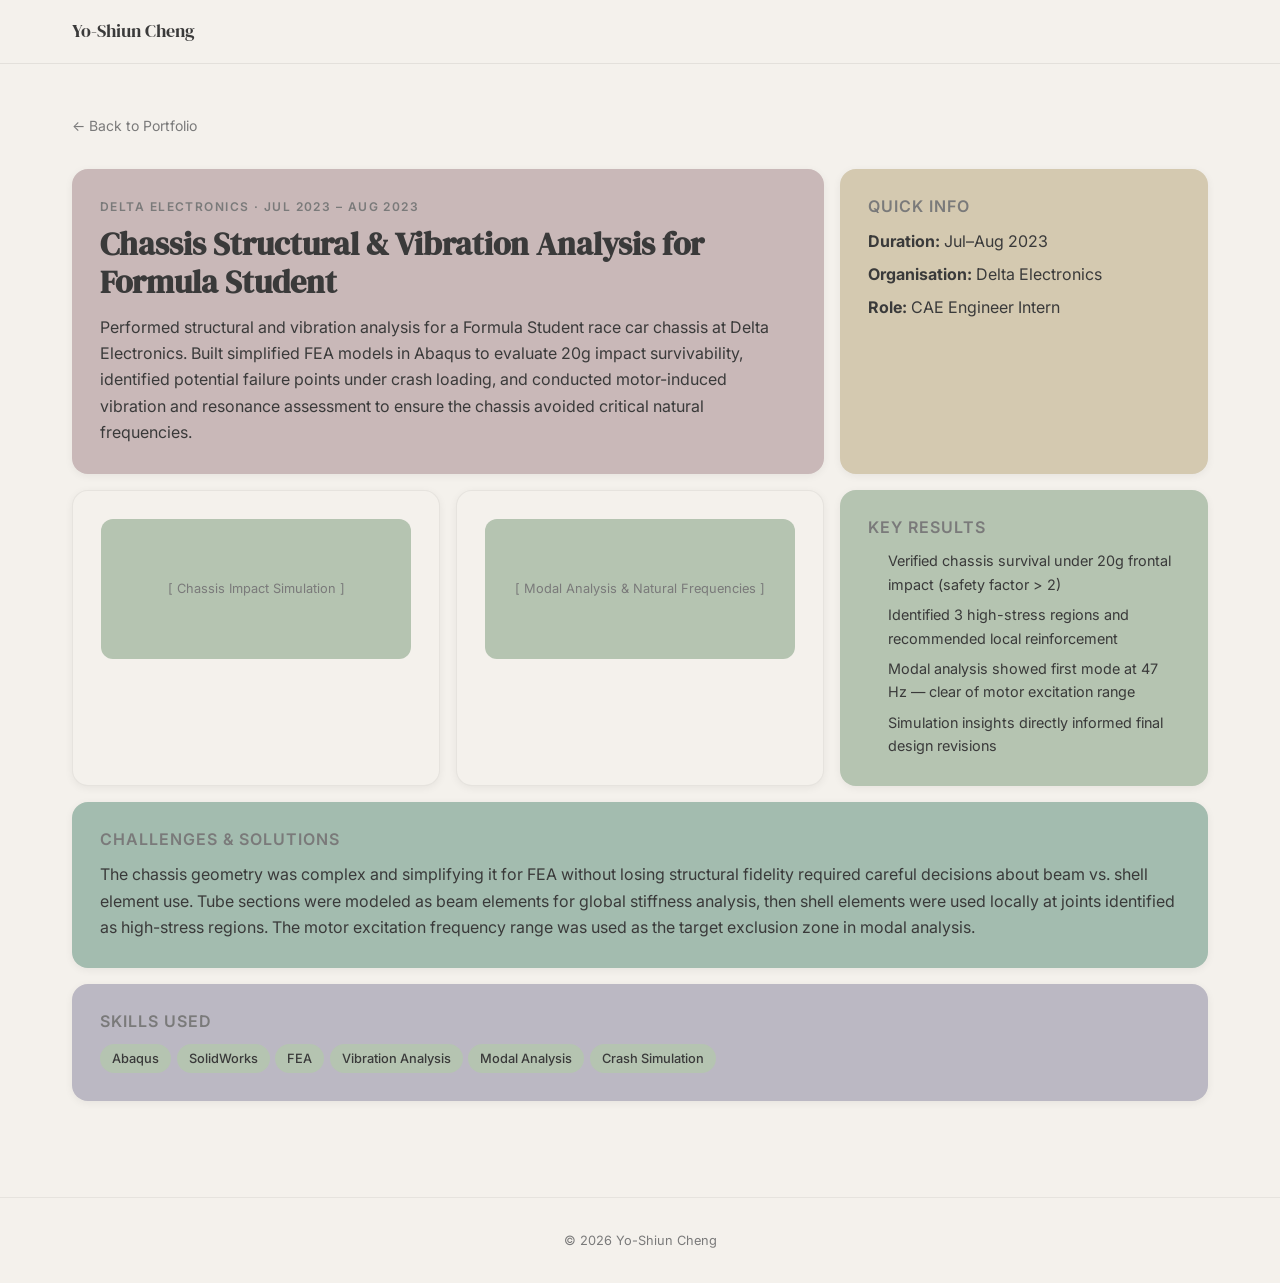
==== projects/chassis-analysis.html @ d87bd071 "feat: Yo-Shiun Cheng portfolio website" ====
<!DOCTYPE html>
<html lang="en">
<head>
  <meta charset="UTF-8" />
  <meta name="viewport" content="width=device-width, initial-scale=1.0" />
  <title>Chassis Structural & Vibration Analysis for Formula Student · Yo-Shiun Cheng</title>
  <link rel="preconnect" href="https://fonts.googleapis.com" />
  <link rel="preconnect" href="https://fonts.gstatic.com" crossorigin />
  <link href="https://fonts.googleapis.com/css2?family=DM+Serif+Display&family=Inter:wght@400;500;600&display=swap" rel="stylesheet" />
  <link rel="stylesheet" href="../css/style.css" />
</head>
<body>
  <nav class="navbar" id="navbar">
    <div class="nav-inner container">
      <a href="../index.html" class="brand">Yo-Shiun Cheng</a>
    </div>
  </nav>
  <main style="padding-top:var(--nav-height);">
    <div class="container" style="padding-top:3rem;padding-bottom:6rem;">
      <a href="../index.html#projects" class="project-back">← Back to Portfolio</a>
      <div class="detail-bento">

        <div class="detail-card span-2" style="background:var(--rose)">
          <p class="section-label">Delta Electronics · Jul 2023 – Aug 2023</p>
          <h1>Chassis Structural &amp; Vibration Analysis for Formula Student</h1>
          <p>Performed structural and vibration analysis for a Formula Student race car chassis at Delta Electronics. Built simplified FEA models in Abaqus to evaluate 20g impact survivability, identified potential failure points under crash loading, and conducted motor-induced vibration and resonance assessment to ensure the chassis avoided critical natural frequencies.</p>
        </div>

        <div class="detail-card" style="background:var(--khaki)">
          <h2>Quick Info</h2>
          <p><strong>Duration:</strong> Jul–Aug 2023</p>
          <p style="margin-top:0.4rem;"><strong>Organisation:</strong> Delta Electronics</p>
          <p style="margin-top:0.4rem;"><strong>Role:</strong> CAE Engineer Intern</p>
        </div>

        <div class="detail-card" style="background:var(--bg);border:1px solid rgba(0,0,0,0.06);">
          <div class="detail-img-placeholder">[ Chassis Impact Simulation ]</div>
        </div>

        <div class="detail-card" style="background:var(--bg);border:1px solid rgba(0,0,0,0.06);">
          <div class="detail-img-placeholder">[ Modal Analysis & Natural Frequencies ]</div>
        </div>

        <div class="detail-card" style="background:var(--green-mid)">
          <h2>Key Results</h2>
          <ul>
            <li>Verified chassis survival under 20g frontal impact (safety factor &gt; 2)</li>
            <li>Identified 3 high-stress regions and recommended local reinforcement</li>
            <li>Modal analysis showed first mode at 47 Hz — clear of motor excitation range</li>
            <li>Simulation insights directly informed final design revisions</li>
          </ul>
        </div>

        <div class="detail-card span-3" style="background:var(--green-light)">
          <h2>Challenges &amp; Solutions</h2>
          <p>The chassis geometry was complex and simplifying it for FEA without losing structural fidelity required careful decisions about beam vs. shell element use. Tube sections were modeled as beam elements for global stiffness analysis, then shell elements were used locally at joints identified as high-stress regions. The motor excitation frequency range was used as the target exclusion zone in modal analysis.</p>
        </div>

        <div class="detail-card span-3" style="background:var(--lavender)">
          <h2>Skills Used</h2>
          <div class="pill-row">
            <span class="pill">Abaqus</span>
            <span class="pill">SolidWorks</span>
            <span class="pill">FEA</span>
            <span class="pill">Vibration Analysis</span>
            <span class="pill">Modal Analysis</span>
            <span class="pill">Crash Simulation</span>
          </div>
        </div>

      </div>
    </div>
  </main>
  <footer><p>© 2026 Yo-Shiun Cheng</p></footer>
  <script src="../js/main.js"></script>
</body>
</html>
---- css/style.css ----
/* ── Variables ── */
:root {
  --bg:                #f4f1ec;
  --green-dark:        #8fa68e;
  --green-mid:         #b5c4b1;
  --green-light:       #a3bcaf;
  --rose:              #c9b8b8;
  --blue:              #a8b4c0;
  --khaki:             #d4c9b0;
  --lavender:          #bbb8c3;
  --text-primary:      #3a3a3a;
  --text-secondary:    #7a7a7a;
  --card-shadow:       rgba(0, 0, 0, 0.06);
  --card-shadow-hover: rgba(0, 0, 0, 0.13);
  --radius:            16px;
  --nav-height:        64px;
}

/* ── Reset ── */
*, *::before, *::after { box-sizing: border-box; margin: 0; padding: 0; }
html { scroll-behavior: smooth; }
body {
  font-family: 'Inter', sans-serif;
  font-size: 16px;
  line-height: 1.65;
  background: var(--bg);
  color: var(--text-primary);
}
a { color: inherit; text-decoration: none; }
img { display: block; max-width: 100%; }
ul { list-style: none; }

/* ── Typography ── */
h1, h2, h3, .brand {
  font-family: 'DM Serif Display', serif;
  line-height: 1.2;
}
h1 { font-size: clamp(2rem, 5vw, 3.5rem); }
h2 { font-size: clamp(1.5rem, 3vw, 2rem); margin-bottom: 2rem; }
h3 { font-size: 1.15rem; }
.section-label {
  font-size: 0.75rem;
  font-weight: 600;
  letter-spacing: 0.12em;
  text-transform: uppercase;
  color: var(--text-secondary);
  margin-bottom: 0.5rem;
}

/* ── Layout ── */
.container {
  max-width: 1200px;
  margin: 0 auto;
  padding: 0 2rem;
}
section { padding: 6rem 0; }

/* ── Fade-in (JS adds .visible) ── */
.fade-in {
  opacity: 0;
  transform: translateY(20px);
  transition: opacity 0.4s ease-out, transform 0.4s ease-out;
}
.fade-in.visible {
  opacity: 1;
  transform: translateY(0);
}

/* ── Buttons ── */
.btn {
  display: inline-block;
  padding: 0.6rem 1.4rem;
  border-radius: 100px;
  font-size: 0.9rem;
  font-weight: 500;
  cursor: pointer;
  transition: filter 0.15s ease;
}
.btn-primary {
  background: var(--green-dark);
  color: #fff;
}
.btn-primary:hover { filter: brightness(0.92); }

/* ── Skill pills ── */
.pill {
  display: inline-block;
  padding: 0.25rem 0.75rem;
  border-radius: 100px;
  background: var(--green-mid);
  color: var(--text-primary);
  font-size: 0.8rem;
  font-weight: 500;
  transition: background 0.15s ease, color 0.15s ease;
}
.pill:hover {
  background: var(--green-dark);
  color: #fff;
}

/* ── Navbar ── */
.navbar {
  position: fixed;
  top: 0;
  left: 0;
  right: 0;
  height: var(--nav-height);
  background: var(--bg);
  border-bottom: 1px solid rgba(0,0,0,0.07);
  z-index: 100;
}
.nav-inner {
  display: flex;
  align-items: center;
  justify-content: space-between;
  height: 100%;
}
.brand {
  font-size: 1.1rem;
  font-weight: 400;
  color: var(--text-primary);
}
.nav-links {
  display: flex;
  gap: 2rem;
}
.nav-link {
  font-size: 0.875rem;
  font-weight: 500;
  color: var(--text-secondary);
  transition: color 0.15s ease;
  padding-bottom: 2px;
  border-bottom: 2px solid transparent;
}
.nav-link:hover,
.nav-link.active {
  color: var(--green-dark);
  border-bottom-color: var(--green-dark);
}
.hamburger {
  display: none;
  flex-direction: column;
  gap: 5px;
  background: none;
  border: none;
  cursor: pointer;
  padding: 4px;
}
.hamburger span {
  display: block;
  width: 24px;
  height: 2px;
  background: var(--text-primary);
  border-radius: 2px;
  transition: transform 0.2s ease, opacity 0.2s ease;
}
.hamburger.open span:nth-child(1) { transform: translateY(7px) rotate(45deg); }
.hamburger.open span:nth-child(2) { opacity: 0; }
.hamburger.open span:nth-child(3) { transform: translateY(-7px) rotate(-45deg); }

/* push content below fixed nav */
main { padding-top: var(--nav-height); }

/* ── Responsive: hamburger ── */
@media (max-width: 767px) {
  .hamburger { display: flex; }
  .nav-links {
    display: none;
    position: absolute;
    top: var(--nav-height);
    left: 0;
    right: 0;
    background: var(--bg);
    flex-direction: column;
    gap: 0;
    border-bottom: 1px solid rgba(0,0,0,0.07);
  }
  .nav-links.open { display: flex; }
  .nav-links li a {
    display: block;
    padding: 1rem 2rem;
    border-bottom: 1px solid rgba(0,0,0,0.04);
  }
}

/* ── Hero Bento Grid ── */
.hero {
  min-height: calc(100vh - var(--nav-height));
  display: flex;
  align-items: center;
  padding: 3rem 0;
}
.bento-grid {
  display: grid;
  grid-template-columns: repeat(4, 1fr);
  grid-auto-rows: 200px;
  gap: 1rem;
}
.bento-card {
  border-radius: var(--radius);
  padding: 1.5rem;
  cursor: pointer;
  box-shadow: 0 2px 8px var(--card-shadow);
  transition: transform 0.15s ease, box-shadow 0.15s ease;
  display: flex;
  flex-direction: column;
  gap: 0.5rem;
  overflow: hidden;
}
.bento-card:hover {
  transform: translateY(-4px);
  box-shadow: 0 8px 24px var(--card-shadow-hover);
}
.bento-hero { grid-column: span 2; grid-row: span 2; }
.bento-wide { grid-column: span 2; }
.hero-subtitle { font-size: 0.85rem; color: var(--text-secondary); margin-top: -0.25rem; }
.hero-bio { font-size: 0.9rem; color: var(--text-primary); flex: 1; }
.bento-icon { font-size: 1.5rem; }
.bento-preview { font-size: 0.85rem; color: var(--text-secondary); margin-top: auto; }
.bento-pills { display: flex; flex-wrap: wrap; gap: 0.35rem; margin-top: auto; }
.bento-exp-preview { display: flex; flex-wrap: wrap; gap: 0.5rem; margin-top: auto; }
.bento-exp-preview span {
  font-size: 0.8rem;
  background: rgba(255,255,255,0.4);
  padding: 0.2rem 0.6rem;
  border-radius: 100px;
}
@media (max-width: 1023px) and (min-width: 768px) {
  .bento-grid { grid-template-columns: repeat(2, 1fr); }
  .bento-hero { grid-column: span 2; grid-row: span 2; }
  .bento-wide { grid-column: span 2; }
}
@media (max-width: 767px) {
  .bento-grid { grid-template-columns: 1fr; grid-auto-rows: auto; }
  .bento-hero, .bento-wide { grid-column: span 1; grid-row: span 1; }
  .bento-card { min-height: 140px; }
}

/* ── About ── */
.about-inner { display: flex; gap: 4rem; align-items: center; }
.about-photo { flex-shrink: 0; }
.about-photo img, .photo-placeholder {
  width: 160px; height: 160px; border-radius: 50%; object-fit: cover;
}
.photo-placeholder {
  display: flex; align-items: center; justify-content: center;
  background: var(--green-mid);
  font-family: 'DM Serif Display', serif;
  font-size: 2rem; color: var(--text-primary);
}
.about-text { flex: 1; }
@media (max-width: 767px) { .about-inner { flex-direction: column; gap: 2rem; } }

/* ── Education ── */
.edu-grid { display: grid; grid-template-columns: 1fr 1fr; gap: 1.5rem; }
.edu-card {
  border-radius: var(--radius); padding: 2rem;
  box-shadow: 0 2px 8px var(--card-shadow);
  transition: transform 0.15s ease, box-shadow 0.15s ease;
}
.edu-card:hover { transform: translateY(-4px); box-shadow: 0 8px 24px var(--card-shadow-hover); }
.edu-degree { font-weight: 500; margin-top: 0.25rem; }
.edu-location { font-size: 0.85rem; color: var(--text-secondary); margin-top: 0.25rem; }
.edu-detail { font-size: 0.875rem; margin-top: 0.75rem; }
@media (max-width: 767px) { .edu-grid { grid-template-columns: 1fr; } }

/* ── Experience Timeline ── */
.timeline { position: relative; padding-left: 2rem; }
.timeline::before {
  content: ''; position: absolute; left: 0; top: 8px; bottom: 8px;
  width: 2px; background: var(--green-dark); opacity: 0.4;
}
.timeline-item { position: relative; margin-bottom: 3rem; }
.timeline-item:last-child { margin-bottom: 0; }
.timeline-dot {
  position: absolute; left: -2.45rem; top: 4px;
  width: 12px; height: 12px; border-radius: 50%; background: var(--green-dark);
}
.timeline-org { font-size: 0.85rem; color: var(--text-secondary); margin-bottom: 0.5rem; }
.pill-row { display: flex; flex-wrap: wrap; gap: 0.35rem; margin-top: 0.75rem; }

/* ── Projects Grid ── */
.projects-grid { display: grid; grid-template-columns: repeat(3, 1fr); gap: 1rem; }
.project-card {
  border-radius: var(--radius); padding: 1.75rem;
  box-shadow: 0 2px 8px var(--card-shadow);
  transition: transform 0.15s ease, box-shadow 0.15s ease;
  display: flex; flex-direction: column; gap: 0.5rem; min-height: 180px;
}
.project-card:hover { transform: translateY(-4px); box-shadow: 0 8px 24px var(--card-shadow-hover); }
.project-card h3 { flex: 1; }
@media (max-width: 1023px) and (min-width: 768px) { .projects-grid { grid-template-columns: repeat(2, 1fr); } }
@media (max-width: 767px) { .projects-grid { grid-template-columns: 1fr; } }

/* ── Skills ── */
.skills-grid { display: grid; grid-template-columns: repeat(3, 1fr); gap: 1rem; }
.skills-group { border-radius: var(--radius); padding: 1.75rem; box-shadow: 0 2px 8px var(--card-shadow); }
.skills-group h3 { margin-bottom: 1rem; }
@media (max-width: 767px) { .skills-grid { grid-template-columns: 1fr; } }

/* ── Publications ── */
.pub-card {
  display: flex; gap: 1.5rem; align-items: flex-start;
  border-radius: var(--radius); padding: 2rem; box-shadow: 0 2px 8px var(--card-shadow);
}
.pub-badge { font-size: 2.5rem; flex-shrink: 0; }
.pub-venue { font-size: 0.85rem; color: var(--text-secondary); margin-top: 0.25rem; }
.pub-date { font-size: 0.8rem; color: var(--text-secondary); margin-top: 0.15rem; }
.pub-contribution { font-size: 0.875rem; margin-top: 0.5rem; font-style: italic; }

/* ── Contact ── */
.contact-inner { text-align: center; max-width: 600px; margin: 0 auto; }
.contact-tagline { color: var(--text-secondary); margin-bottom: 2rem; }
.contact-links { display: flex; flex-direction: column; gap: 1rem; align-items: center; }
.contact-link {
  display: flex; align-items: center; gap: 0.75rem;
  font-size: 0.95rem; color: var(--text-secondary); transition: color 0.15s ease;
}
.contact-link:hover { color: var(--green-dark); }
.contact-icon {
  display: inline-flex; align-items: center; justify-content: center;
  width: 36px; height: 36px; border-radius: 50%;
  background: var(--green-mid); font-size: 0.85rem; font-weight: 600; flex-shrink: 0;
}

/* ── Footer ── */
footer {
  text-align: center; padding: 2rem; font-size: 0.8rem;
  color: var(--text-secondary); border-top: 1px solid rgba(0,0,0,0.06);
}

/* ── Project Detail Pages ── */
.project-back {
  display: inline-flex; align-items: center; gap: 0.4rem;
  font-size: 0.875rem; color: var(--text-secondary); transition: color 0.15s ease;
  margin-bottom: 2rem;
}
.project-back:hover { color: var(--green-dark); }

.detail-bento { display: grid; grid-template-columns: repeat(3, 1fr); gap: 1rem; }
.detail-card { border-radius: var(--radius); padding: 1.75rem; box-shadow: 0 2px 8px var(--card-shadow); }
.detail-card.span-2 { grid-column: span 2; }
.detail-card.span-3 { grid-column: span 3; }
.detail-card h1 { font-size: clamp(1.4rem, 3vw, 2rem); margin-bottom: 0.75rem; }
.detail-card h2 {
  font-size: 1rem; font-family: 'Inter', sans-serif; font-weight: 600;
  margin-bottom: 0.75rem; text-transform: uppercase; letter-spacing: 0.06em;
  color: var(--text-secondary);
}
.detail-card ul { padding-left: 1.25rem; display: flex; flex-direction: column; gap: 0.4rem; }
.detail-card ul li { font-size: 0.9rem; }

.detail-img-placeholder {
  background: var(--green-mid); border-radius: calc(var(--radius) - 4px);
  height: 140px; display: flex; align-items: center; justify-content: center;
  color: var(--text-secondary); font-size: 0.8rem;
}

@media (max-width: 767px) {
  .detail-bento { grid-template-columns: 1fr; }
  .detail-card.span-2, .detail-card.span-3 { grid-column: span 1; }
}

/* ── Accessibility: focus states ── */
:focus-visible {
  outline: 2px solid var(--green-dark);
  outline-offset: 3px;
  border-radius: 4px;
}
.nav-link:focus-visible { border-radius: 2px; }
.project-card:focus-visible,
.bento-card:focus-visible,
.edu-card:focus-visible { border-radius: var(--radius); }

/* cursor on all interactive elements */
.project-card { cursor: pointer; }

/* ── prefers-reduced-motion ── */
@media (prefers-reduced-motion: reduce) {
  .fade-in {
    opacity: 1;
    transform: none;
    transition: none;
  }
  .bento-card,
  .project-card,
  .edu-card,
  .nav-link,
  .contact-link,
  .pill,
  .btn {
    transition: none;
  }
  .bento-card:hover,
  .project-card:hover,
  .edu-card:hover {
    transform: none;
  }
}

/* ── Typography: max line length for readability ── */
.about-text p,
.timeline-content p,
.pub-text p {
  max-width: 65ch;
}

/* ── Skip link (keyboard accessibility) ── */
.skip-link {
  position: absolute;
  top: -100%;
  left: 1rem;
  background: var(--green-dark);
  color: #fff;
  padding: 0.5rem 1rem;
  border-radius: 0 0 var(--radius) var(--radius);
  font-size: 0.875rem;
  font-weight: 500;
  z-index: 200;
  transition: top 0.15s ease;
}
.skip-link:focus { top: 0; }
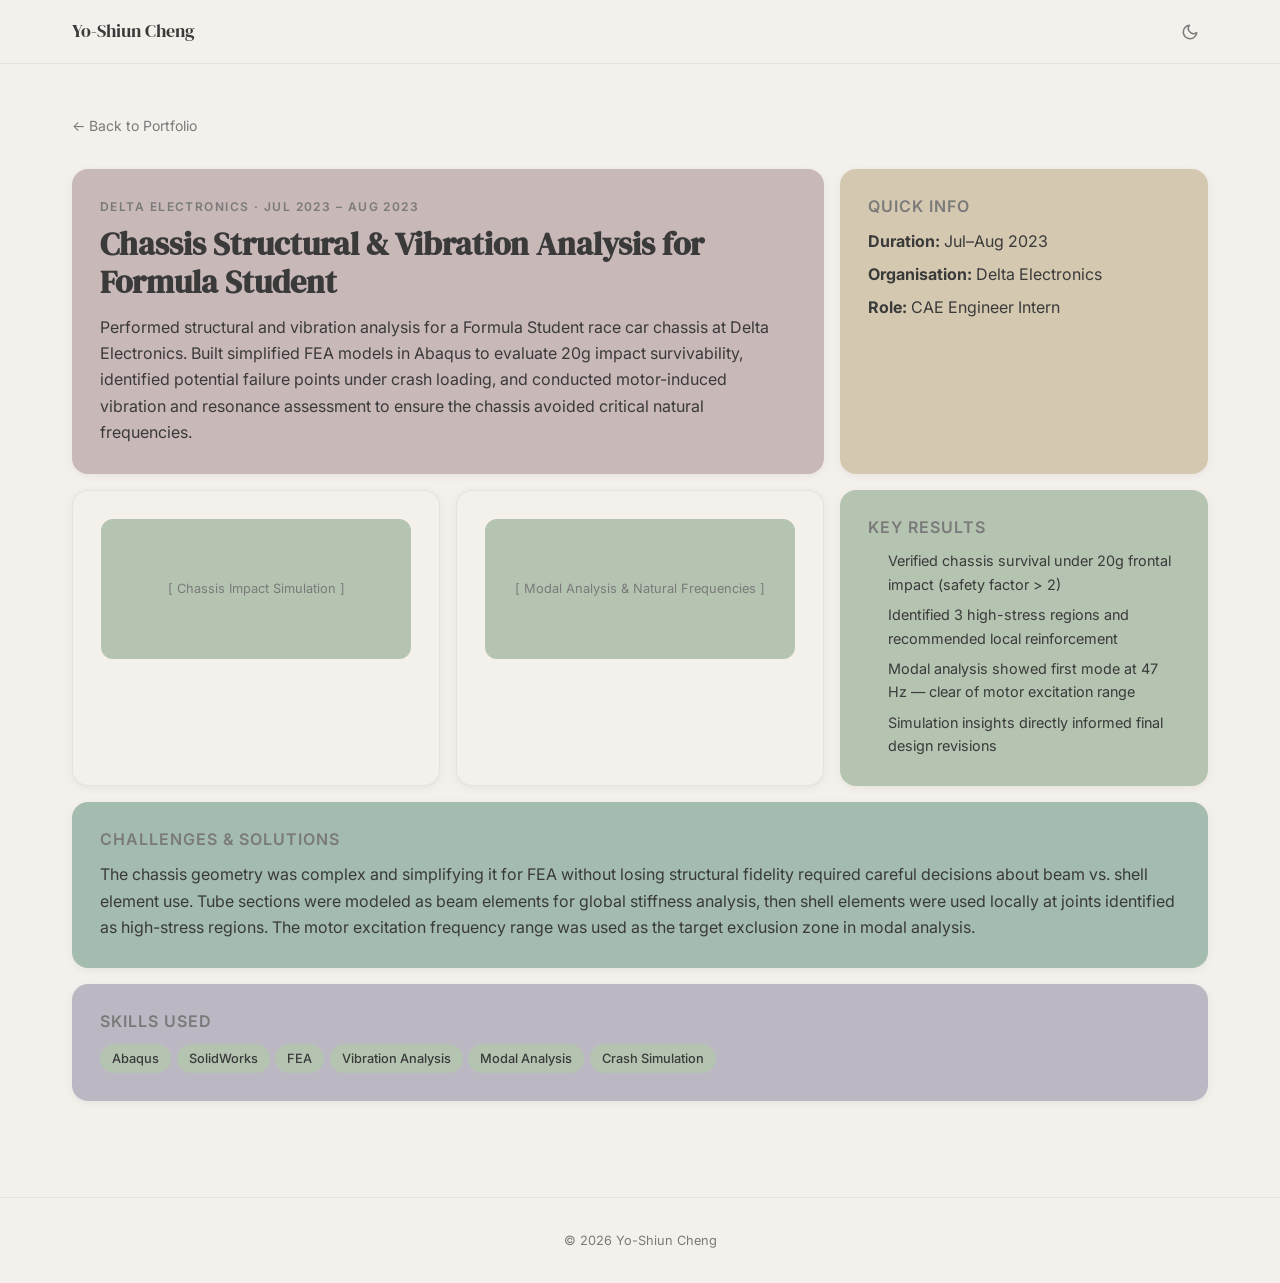
==== commit e42cad18: "feat: add dark mode toggle button and anti-FOUC script to all pages Co-Authored-By: Claude Sonnet 4." ====
--- a/projects/chassis-analysis.html
+++ b/projects/chassis-analysis.html
@@ -4,15 +4,27 @@
   <meta charset="UTF-8" />
   <meta name="viewport" content="width=device-width, initial-scale=1.0" />
   <title>Chassis Structural & Vibration Analysis for Formula Student · Yo-Shiun Cheng</title>
+  <link rel="icon" href="data:image/svg+xml,<svg xmlns=%22http://www.w3.org/2000/svg%22 viewBox=%220 0 100 100%22><text y=%22.9em%22 font-size=%2290%22>👽</text></svg>" />
   <link rel="preconnect" href="https://fonts.googleapis.com" />
   <link rel="preconnect" href="https://fonts.gstatic.com" crossorigin />
   <link href="https://fonts.googleapis.com/css2?family=DM+Serif+Display&family=Inter:wght@400;500;600&display=swap" rel="stylesheet" />
+  <script>
+    (function () {
+      var t = localStorage.getItem('theme') ||
+        (window.matchMedia('(prefers-color-scheme: dark)').matches ? 'dark' : 'light');
+      document.documentElement.setAttribute('data-theme', t);
+    })();
+  </script>
   <link rel="stylesheet" href="../css/style.css" />
 </head>
 <body>
   <nav class="navbar" id="navbar">
     <div class="nav-inner container">
       <a href="../index.html" class="brand">Yo-Shiun Cheng</a>
+      <button class="theme-toggle" id="theme-toggle" aria-label="Toggle dark mode">
+        <svg class="icon-moon" width="18" height="18" viewBox="0 0 24 24" fill="none" stroke="currentColor" stroke-width="2" stroke-linecap="round" stroke-linejoin="round" aria-hidden="true"><path d="M21 12.79A9 9 0 1 1 11.21 3 7 7 0 0 0 21 12.79z"/></svg>
+        <svg class="icon-sun" width="18" height="18" viewBox="0 0 24 24" fill="none" stroke="currentColor" stroke-width="2" stroke-linecap="round" stroke-linejoin="round" aria-hidden="true"><circle cx="12" cy="12" r="5"/><line x1="12" y1="1" x2="12" y2="3"/><line x1="12" y1="21" x2="12" y2="23"/><line x1="4.22" y1="4.22" x2="5.64" y2="5.64"/><line x1="18.36" y1="18.36" x2="19.78" y2="19.78"/><line x1="1" y1="12" x2="3" y2="12"/><line x1="21" y1="12" x2="23" y2="12"/><line x1="4.22" y1="19.78" x2="5.64" y2="18.36"/><line x1="18.36" y1="5.64" x2="19.78" y2="4.22"/></svg>
+      </button>
     </div>
   </nav>
   <main style="padding-top:var(--nav-height);">
--- a/css/style.css
+++ b/css/style.css
@@ -16,6 +16,39 @@
   --nav-height:        64px;
 }
 
+[data-theme="dark"] {
+  --bg:           #1c1917;
+  --rose:         #4a2e2b;
+  --blue:         #253447;
+  --green-light:  #263326;
+  --green-mid:    #2d4a2f;
+  --green-dark:   #1e3528;
+  --khaki:        #35301f;
+  --lavender:     #312b42;
+  --text-primary: #e8e3dc;
+  --text-secondary: #a09891;
+  --card-shadow:       rgba(0, 0, 0, 0.35);
+  --card-shadow-hover: rgba(0, 0, 0, 0.55);
+}
+
+/* dark mode transition targets */
+.navbar,
+.detail-card,
+.skills-group,
+.pub-card,
+.nav-links,
+footer {
+  transition: background-color 0.3s ease, color 0.3s ease,
+              border-color 0.3s ease;
+}
+
+[data-theme="dark"] .navbar {
+  border-bottom-color: rgba(255, 255, 255, 0.1);
+}
+[data-theme="dark"] footer {
+  border-top-color: rgba(255, 255, 255, 0.08);
+}
+
 /* ── Reset ── */
 *, *::before, *::after { box-sizing: border-box; margin: 0; padding: 0; }
 html { scroll-behavior: smooth; }
@@ -25,6 +58,7 @@
   line-height: 1.65;
   background: var(--bg);
   color: var(--text-primary);
+  transition: background-color 0.3s ease, color 0.3s ease;
 }
 a { color: inherit; text-decoration: none; }
 img { display: block; max-width: 100%; }
@@ -157,6 +191,36 @@
 .hamburger.open span:nth-child(1) { transform: translateY(7px) rotate(45deg); }
 .hamburger.open span:nth-child(2) { opacity: 0; }
 .hamburger.open span:nth-child(3) { transform: translateY(-7px) rotate(-45deg); }
+
+/* ── Theme toggle button ── */
+.nav-controls {
+  display: flex;
+  align-items: center;
+  gap: 0.25rem;
+}
+.theme-toggle {
+  display: flex;
+  align-items: center;
+  justify-content: center;
+  width: 36px;
+  height: 36px;
+  border-radius: 50%;
+  background: none;
+  border: none;
+  cursor: pointer;
+  color: var(--text-secondary);
+  transition: color 0.15s ease, background-color 0.15s ease;
+}
+.theme-toggle:hover {
+  background: rgba(0, 0, 0, 0.06);
+  color: var(--green-dark);
+}
+[data-theme="dark"] .theme-toggle:hover {
+  background: rgba(255, 255, 255, 0.08);
+}
+.theme-toggle .icon-sun { display: none; }
+[data-theme="dark"] .theme-toggle .icon-moon { display: none; }
+[data-theme="dark"] .theme-toggle .icon-sun { display: block; }
 
 /* push content below fixed nav */
 main { padding-top: var(--nav-height); }
@@ -201,7 +265,8 @@
   padding: 1.5rem;
   cursor: pointer;
   box-shadow: 0 2px 8px var(--card-shadow);
-  transition: transform 0.15s ease, box-shadow 0.15s ease;
+  transition: transform 0.15s ease, box-shadow 0.15s ease,
+              background-color 0.3s ease, color 0.3s ease, border-color 0.3s ease;
   display: flex;
   flex-direction: column;
   gap: 0.5rem;
@@ -241,6 +306,7 @@
 .about-photo { flex-shrink: 0; }
 .about-photo img, .photo-placeholder {
   width: 160px; height: 160px; border-radius: 50%; object-fit: cover;
+  border: 3px solid var(--green-mid);
 }
 .photo-placeholder {
   display: flex; align-items: center; justify-content: center;
@@ -256,7 +322,8 @@
 .edu-card {
   border-radius: var(--radius); padding: 2rem;
   box-shadow: 0 2px 8px var(--card-shadow);
-  transition: transform 0.15s ease, box-shadow 0.15s ease;
+  transition: transform 0.15s ease, box-shadow 0.15s ease,
+              background-color 0.3s ease, color 0.3s ease, border-color 0.3s ease;
 }
 .edu-card:hover { transform: translateY(-4px); box-shadow: 0 8px 24px var(--card-shadow-hover); }
 .edu-degree { font-weight: 500; margin-top: 0.25rem; }
@@ -284,7 +351,8 @@
 .project-card {
   border-radius: var(--radius); padding: 1.75rem;
   box-shadow: 0 2px 8px var(--card-shadow);
-  transition: transform 0.15s ease, box-shadow 0.15s ease;
+  transition: transform 0.15s ease, box-shadow 0.15s ease,
+              background-color 0.3s ease, color 0.3s ease, border-color 0.3s ease;
   display: flex; flex-direction: column; gap: 0.5rem; min-height: 180px;
 }
 .project-card:hover { transform: translateY(-4px); box-shadow: 0 8px 24px var(--card-shadow-hover); }
@@ -382,13 +450,20 @@
     transform: none;
     transition: none;
   }
+  body,
+  .navbar,
+  .nav-links,
   .bento-card,
   .project-card,
   .edu-card,
+  .detail-card,
+  .skills-group,
+  .pub-card,
   .nav-link,
   .contact-link,
   .pill,
-  .btn {
+  .btn,
+  footer {
     transition: none;
   }
   .bento-card:hover,
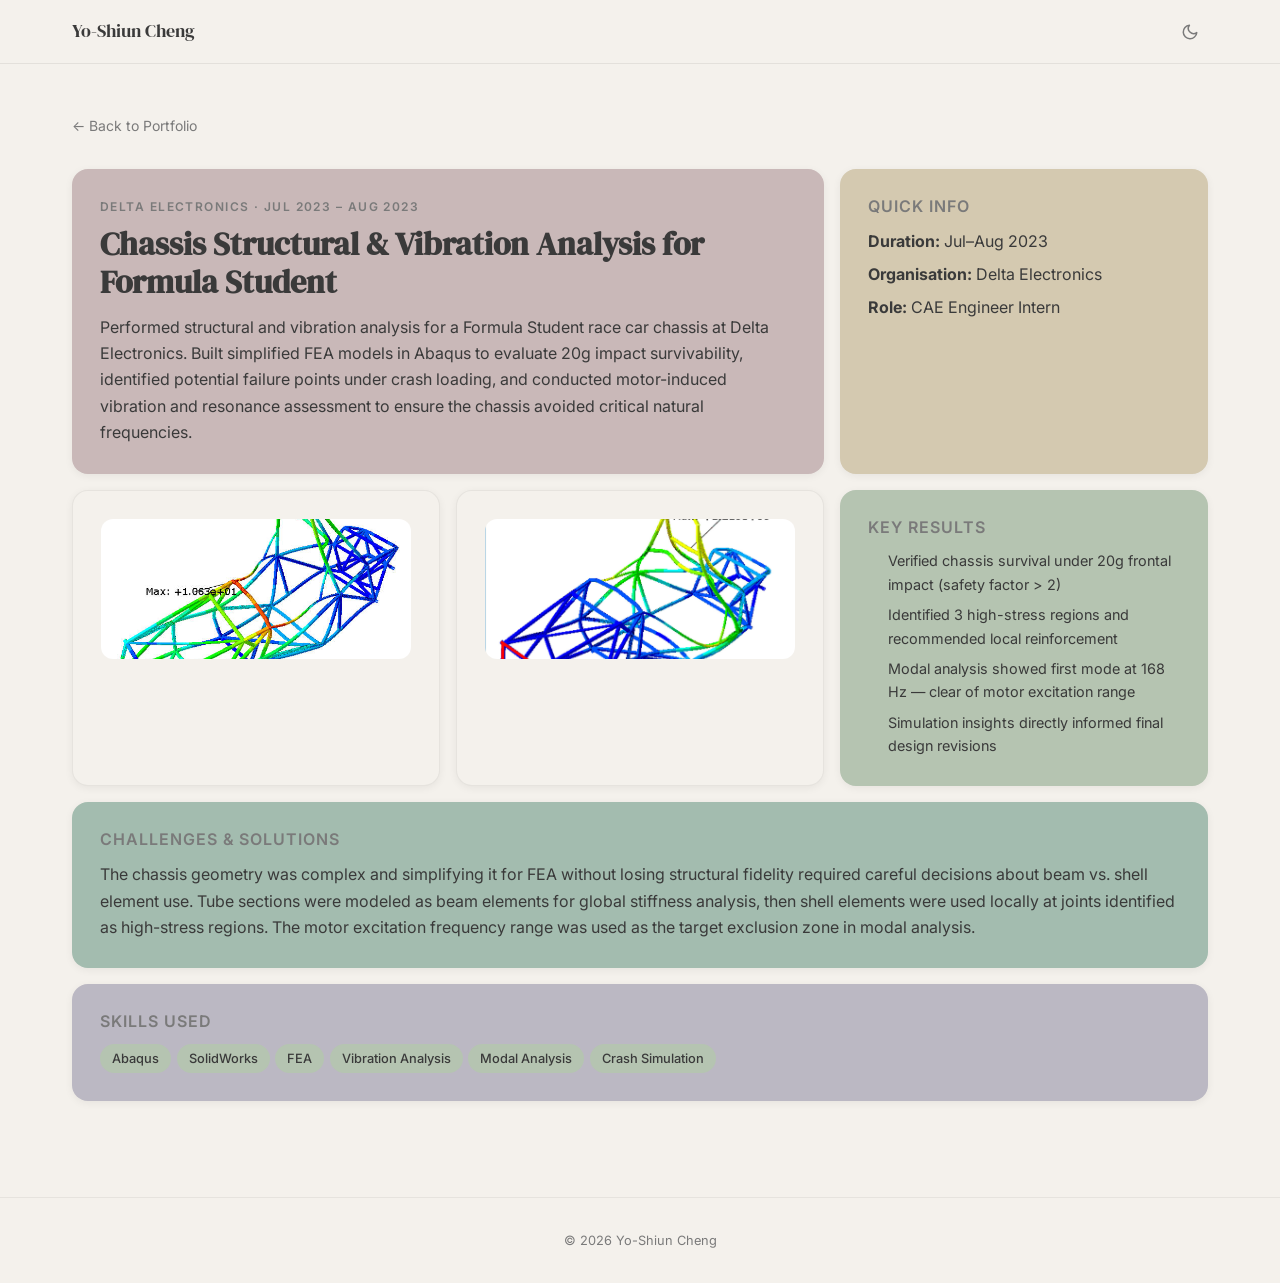
==== commit 8a47e45a: "feat: add project images, remove placeholder blocks for racing-game and mobile-robotics Co-Authored-" ====
--- a/projects/chassis-analysis.html
+++ b/projects/chassis-analysis.html
@@ -10,9 +10,11 @@
   <link href="https://fonts.googleapis.com/css2?family=DM+Serif+Display&family=Inter:wght@400;500;600&display=swap" rel="stylesheet" />
   <script>
     (function () {
-      var t = localStorage.getItem('theme') ||
-        (window.matchMedia('(prefers-color-scheme: dark)').matches ? 'dark' : 'light');
-      document.documentElement.setAttribute('data-theme', t);
+      try {
+        var t = localStorage.getItem('theme') ||
+          (window.matchMedia('(prefers-color-scheme: dark)').matches ? 'dark' : 'light');
+        document.documentElement.setAttribute('data-theme', t);
+      } catch (e) {}
     })();
   </script>
   <link rel="stylesheet" href="../css/style.css" />
@@ -46,11 +48,11 @@
         </div>
 
         <div class="detail-card" style="background:var(--bg);border:1px solid rgba(0,0,0,0.06);">
-          <div class="detail-img-placeholder">[ Chassis Impact Simulation ]</div>
+          <img src="../assets/images/chassis-analysis-1.jpg" alt="Chassis impact simulation" style="width:100%;height:140px;object-fit:cover;border-radius:calc(var(--radius) - 4px);display:block;" />
         </div>
 
         <div class="detail-card" style="background:var(--bg);border:1px solid rgba(0,0,0,0.06);">
-          <div class="detail-img-placeholder">[ Modal Analysis & Natural Frequencies ]</div>
+          <img src="../assets/images/chassis-analysis-2.jpg" alt="Modal analysis and natural frequencies" style="width:100%;height:140px;object-fit:cover;border-radius:calc(var(--radius) - 4px);display:block;" />
         </div>
 
         <div class="detail-card" style="background:var(--green-mid)">
@@ -58,7 +60,7 @@
           <ul>
             <li>Verified chassis survival under 20g frontal impact (safety factor &gt; 2)</li>
             <li>Identified 3 high-stress regions and recommended local reinforcement</li>
-            <li>Modal analysis showed first mode at 47 Hz — clear of motor excitation range</li>
+            <li>Modal analysis showed first mode at 168 Hz — clear of motor excitation range</li>
             <li>Simulation insights directly informed final design revisions</li>
           </ul>
         </div>
--- a/css/style.css
+++ b/css/style.css
@@ -48,6 +48,12 @@
 [data-theme="dark"] footer {
   border-top-color: rgba(255, 255, 255, 0.08);
 }
+[data-theme="dark"] .nav-links {
+  border-bottom-color: rgba(255, 255, 255, 0.1);
+}
+[data-theme="dark"] .nav-links li a {
+  border-bottom-color: rgba(255, 255, 255, 0.05);
+}
 
 /* ── Reset ── */
 *, *::before, *::after { box-sizing: border-box; margin: 0; padding: 0; }
@@ -217,6 +223,7 @@
 }
 [data-theme="dark"] .theme-toggle:hover {
   background: rgba(255, 255, 255, 0.08);
+  color: var(--text-primary);
 }
 .theme-toggle .icon-sun { display: none; }
 [data-theme="dark"] .theme-toggle .icon-moon { display: none; }
@@ -351,11 +358,10 @@
 .project-card {
   border-radius: var(--radius); padding: 1.75rem;
   box-shadow: 0 2px 8px var(--card-shadow);
-  transition: transform 0.15s ease, box-shadow 0.15s ease,
+  transition: transform 0.25s ease, box-shadow 0.25s ease, opacity 0.2s ease,
               background-color 0.3s ease, color 0.3s ease, border-color 0.3s ease;
   display: flex; flex-direction: column; gap: 0.5rem; min-height: 180px;
 }
-.project-card:hover { transform: translateY(-4px); box-shadow: 0 8px 24px var(--card-shadow-hover); }
 .project-card h3 { flex: 1; }
 @media (max-width: 1023px) and (min-width: 768px) { .projects-grid { grid-template-columns: repeat(2, 1fr); } }
 @media (max-width: 767px) { .projects-grid { grid-template-columns: 1fr; } }
@@ -427,6 +433,14 @@
 @media (max-width: 767px) {
   .detail-bento { grid-template-columns: 1fr; }
   .detail-card.span-2, .detail-card.span-3 { grid-column: span 1; }
+}
+
+/* ── Project card hover effect (accessible) ── */
+@media (prefers-reduced-motion: no-preference) {
+  .project-card:hover {
+    transform: scale(1.02);
+    box-shadow: 0 8px 32px -4px color-mix(in srgb, var(--card-bg, #b5c4b1) 60%, transparent);
+  }
 }
 
 /* ── Accessibility: focus states ── */
@@ -463,6 +477,9 @@
   .contact-link,
   .pill,
   .btn,
+  .theme-toggle,
+  .filter-btn,
+  .back-to-top,
   footer {
     transition: none;
   }
@@ -495,3 +512,66 @@
   transition: top 0.15s ease;
 }
 .skip-link:focus { top: 0; }
+
+/* ── Scroll progress bar ── */
+#scroll-progress {
+  position: fixed;
+  top: 0;
+  left: 0;
+  width: 0;
+  height: 3px;
+  background: var(--green-dark);
+  z-index: 101;
+  pointer-events: none;
+  transition: width 0.05s linear;
+}
+
+/* ── Back-to-top button ── */
+.back-to-top {
+  position: fixed;
+  bottom: 2rem;
+  right: 2rem;
+  width: 44px;
+  height: 44px;
+  border-radius: 50%;
+  background: var(--green-dark);
+  color: #fff;
+  border: none;
+  cursor: pointer;
+  display: flex;
+  align-items: center;
+  justify-content: center;
+  opacity: 0;
+  pointer-events: none;
+  transition: opacity 0.3s ease, filter 0.15s ease;
+  z-index: 99;
+}
+.back-to-top.visible {
+  opacity: 1;
+  pointer-events: auto;
+}
+.back-to-top:hover { filter: brightness(0.88); }
+
+/* ── Project tag filter ── */
+.filter-bar {
+  display: flex;
+  flex-wrap: wrap;
+  gap: 0.5rem;
+  margin-bottom: 1.5rem;
+}
+.filter-btn {
+  padding: 0.35rem 0.9rem;
+  border-radius: 100px;
+  border: 1.5px solid var(--green-dark);
+  background: transparent;
+  color: var(--green-dark);
+  font-size: 0.8rem;
+  font-weight: 500;
+  cursor: pointer;
+  transition: background-color 0.15s ease, color 0.15s ease;
+}
+.filter-btn:hover,
+.filter-btn.active {
+  background: var(--green-dark);
+  color: #fff;
+}
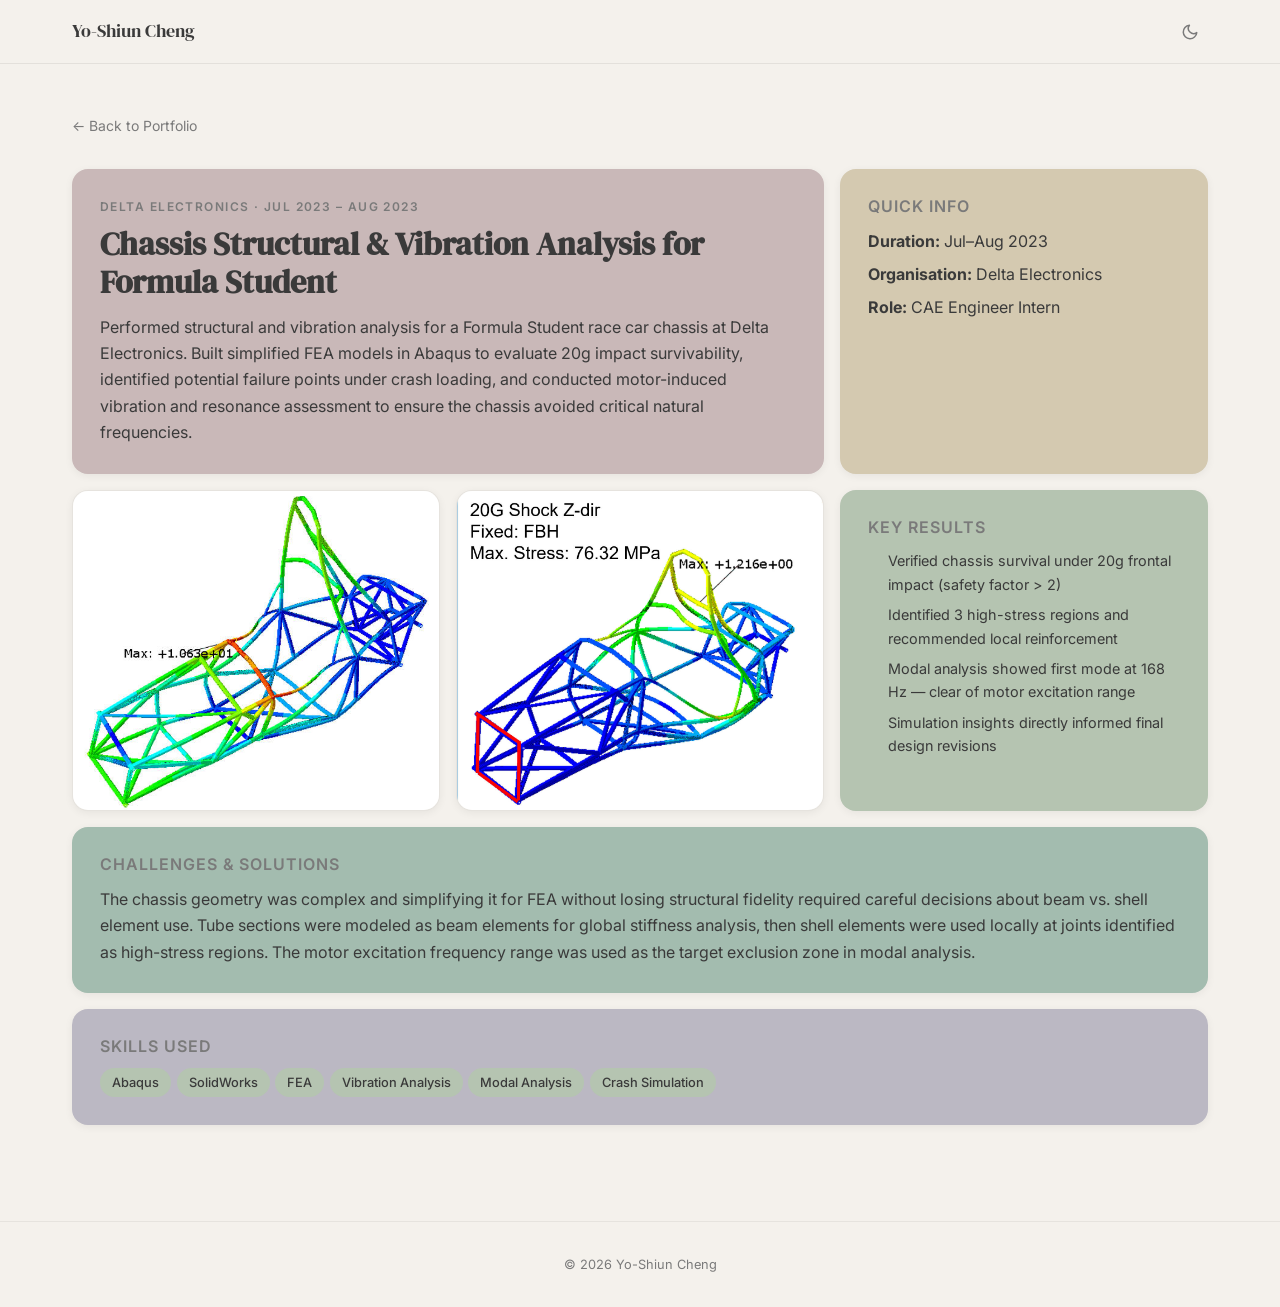
==== commit 3153b809: "fix: image cards fill full box (remove padding, height:100%) Co-Authored-By: Claude Sonnet 4.6 <nore" ====
--- a/projects/chassis-analysis.html
+++ b/projects/chassis-analysis.html
@@ -47,12 +47,12 @@
           <p style="margin-top:0.4rem;"><strong>Role:</strong> CAE Engineer Intern</p>
         </div>
 
-        <div class="detail-card" style="background:var(--bg);border:1px solid rgba(0,0,0,0.06);">
-          <img src="../assets/images/chassis-analysis-1.jpg" alt="Chassis impact simulation" style="width:100%;height:140px;object-fit:cover;border-radius:calc(var(--radius) - 4px);display:block;" />
+        <div class="detail-card" style="background:var(--bg);border:1px solid rgba(0,0,0,0.06);padding:0;overflow:hidden;">
+          <img src="../assets/images/chassis-analysis-1.jpg" alt="Chassis impact simulation" style="width:100%;height:100%;object-fit:cover;display:block;" />
         </div>
 
-        <div class="detail-card" style="background:var(--bg);border:1px solid rgba(0,0,0,0.06);">
-          <img src="../assets/images/chassis-analysis-2.jpg" alt="Modal analysis and natural frequencies" style="width:100%;height:140px;object-fit:cover;border-radius:calc(var(--radius) - 4px);display:block;" />
+        <div class="detail-card" style="background:var(--bg);border:1px solid rgba(0,0,0,0.06);padding:0;overflow:hidden;">
+          <img src="../assets/images/chassis-analysis-2.jpg" alt="Modal analysis and natural frequencies" style="width:100%;height:100%;object-fit:cover;display:block;" />
         </div>
 
         <div class="detail-card" style="background:var(--green-mid)">
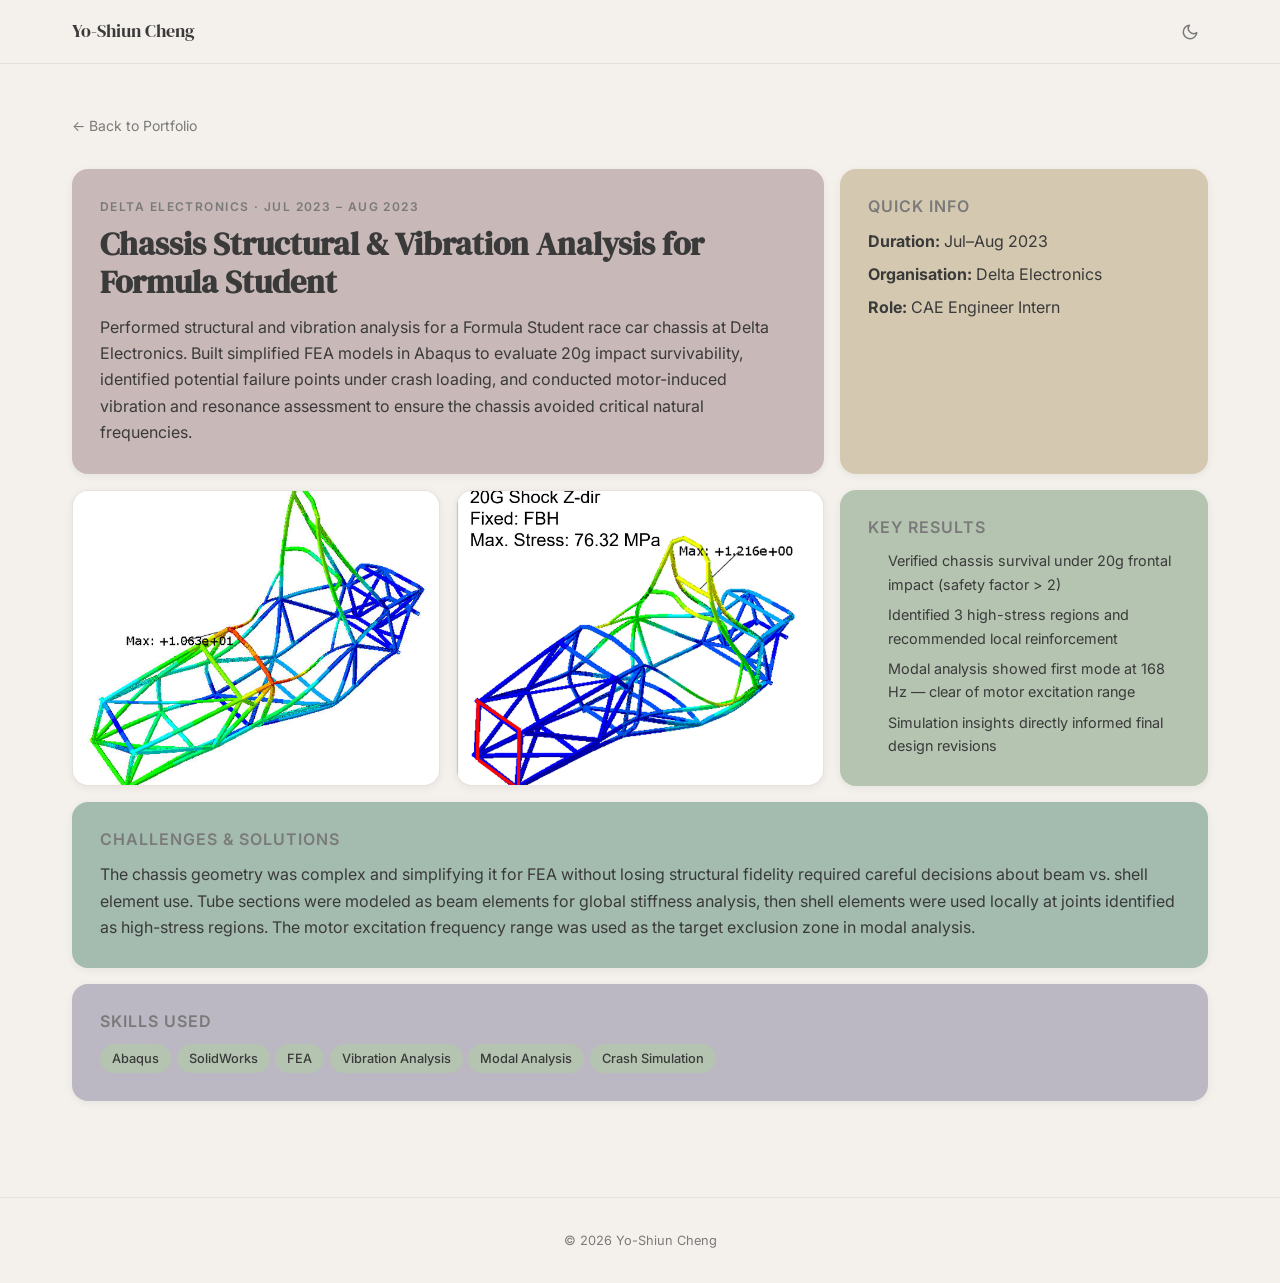
==== commit 04daa934: "fix: use absolute positioning on images so height resolves in grid, enabling lightbox clicks Co-Auth" ====
--- a/projects/chassis-analysis.html
+++ b/projects/chassis-analysis.html
@@ -47,12 +47,12 @@
           <p style="margin-top:0.4rem;"><strong>Role:</strong> CAE Engineer Intern</p>
         </div>
 
-        <div class="detail-card" style="background:var(--bg);border:1px solid rgba(0,0,0,0.06);padding:0;overflow:hidden;">
-          <img src="../assets/images/chassis-analysis-1.jpg" alt="Chassis impact simulation" style="width:100%;height:100%;object-fit:cover;display:block;" />
+        <div class="detail-card" style="background:var(--bg);border:1px solid rgba(0,0,0,0.06);padding:0;overflow:hidden;position:relative;min-height:200px;">
+          <img src="../assets/images/chassis-analysis-1.jpg" alt="Chassis impact simulation" style="position:absolute;inset:0;width:100%;height:100%;object-fit:cover;display:block;" />
         </div>
 
-        <div class="detail-card" style="background:var(--bg);border:1px solid rgba(0,0,0,0.06);padding:0;overflow:hidden;">
-          <img src="../assets/images/chassis-analysis-2.jpg" alt="Modal analysis and natural frequencies" style="width:100%;height:100%;object-fit:cover;display:block;" />
+        <div class="detail-card" style="background:var(--bg);border:1px solid rgba(0,0,0,0.06);padding:0;overflow:hidden;position:relative;min-height:200px;">
+          <img src="../assets/images/chassis-analysis-2.jpg" alt="Modal analysis and natural frequencies" style="position:absolute;inset:0;width:100%;height:100%;object-fit:cover;display:block;" />
         </div>
 
         <div class="detail-card" style="background:var(--green-mid)">
--- a/css/style.css
+++ b/css/style.css
@@ -575,3 +575,39 @@
   background: var(--green-dark);
   color: #fff;
 }
+
+/* ── Lightbox ── */
+.detail-card img { cursor: zoom-in; }
+
+.lb-overlay {
+  position: fixed; inset: 0; z-index: 1000;
+  background: rgba(0, 0, 0, 0.85);
+  display: flex; align-items: center; justify-content: center;
+  opacity: 0; pointer-events: none;
+  transition: opacity 0.2s ease;
+}
+.lb-overlay.open { opacity: 1; pointer-events: all; }
+
+.lb-overlay img {
+  max-width: 90vw; max-height: 90vh;
+  object-fit: contain;
+  border-radius: var(--radius);
+  box-shadow: 0 8px 48px rgba(0, 0, 0, 0.6);
+  transform: scale(0.94);
+  transition: transform 0.2s ease;
+  cursor: default;
+}
+.lb-overlay.open img { transform: scale(1); }
+
+.lb-close {
+  position: absolute; top: 1rem; right: 1.25rem;
+  background: none; border: none;
+  color: #fff; font-size: 2rem; line-height: 1;
+  cursor: pointer; padding: 0.25rem 0.5rem;
+  opacity: 0.75; transition: opacity 0.15s ease;
+}
+.lb-close:hover { opacity: 1; }
+
+@media (prefers-reduced-motion: reduce) {
+  .lb-overlay, .lb-overlay img { transition: none; }
+}
